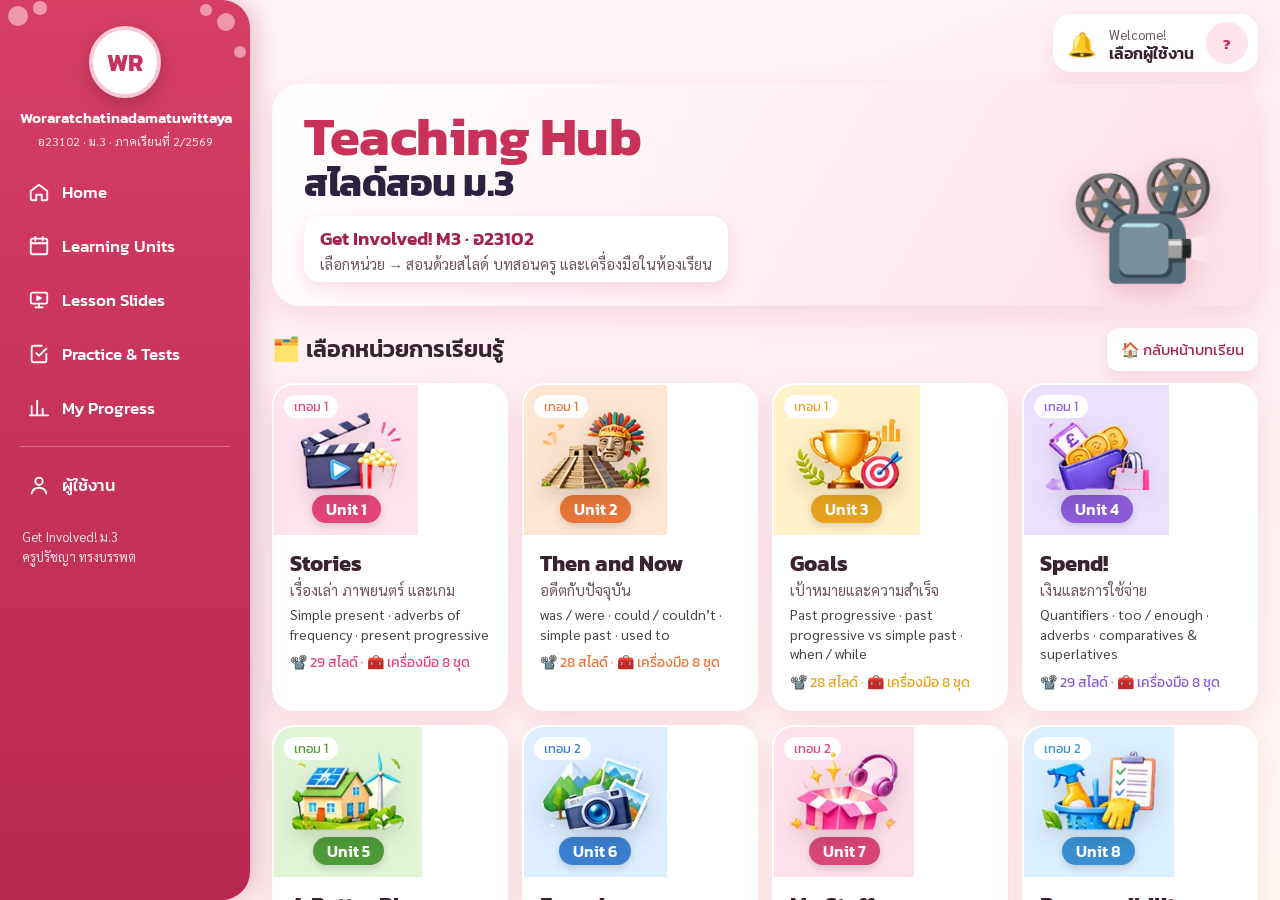
==== teach/index.html @ 4e5ebdf0 "Workbook practice + 10-item unit quiz for every unit; better voice choice and reliable speech; no pa" ====
<!DOCTYPE html>
<html lang="th">
<head>
<meta charset="utf-8">
<meta name="viewport" content="width=device-width, initial-scale=1">
<title>Teaching Hub · Get Involved! M3</title>
<link rel="preconnect" href="https://fonts.googleapis.com">
<link href="https://fonts.googleapis.com/css2?family=Kanit:wght@400;500;600;700&family=Sarabun:wght@400;600;700&family=Nunito:wght@600;700;800;900&display=swap" rel="stylesheet">
<link rel="stylesheet" href="teach.css">
</head>
<body>
<!-- unit picker -->
<div class="pickpage hidden" id="pickpage">
  <div class="pk-wrap">
    <div class="pk-banner">
      <div class="txt"><h1>Teaching Hub <span>สไลด์สอน ม.3</span></h1>
      <div class="tagline"><b>Get Involved! M3 · อ23102</b><small>เลือกหน่วย → สอนด้วยสไลด์ บทสอนครู และเครื่องมือในห้องเรียน</small></div></div>
      <div class="pk-art3" aria-hidden="true">📽️</div>
    </div>
    <div class="pk-sec"><h2>🗂️ เลือกหน่วยการเรียนรู้</h2><a class="pk-back hidden" id="pkHome" href="../index.html">🏠 กลับหน้าบทเรียน</a></div>
    <div class="pk-grid" id="pkGrid"></div>
    <div class="pk-help">
      <b>วิธีใช้ระหว่างสอน</b> · กด <kbd>→</kbd> หรือ <kbd>Space</kbd> (หรือรีโมตพรีเซนต์) เพื่อเฉลย/แสดงทีละขั้น เมื่อเฉลยครบจะไปสไลด์ถัดไป ·
      <kbd>←</kbd> ย้อน · <kbd>A</kbd> เฉลยทั้งหมด · <kbd>H</kbd> ซ่อนเฉลย · <kbd>T</kbd> จับเวลา · <kbd>R</kbd> สุ่มเลขที่ · <kbd>F</kbd> เต็มจอ · <kbd>N</kbd> เปิด/ปิดบทสอนครู ·
      แตะการ์ดคำศัพท์เพื่อฟังเสียงและดูคำแปล · ปุ่ม 🧰 เครื่องมือ มีจับเวลา สุ่มเลขที่ คะแนนกลุ่ม แฟลชการ์ด เกมแยกประเภท จับผิดประโยค สร้างสูตร เรียงประโยค และรายการสื่อการสอน
    </div>
  </div>
</div>

<!-- teaching app -->
<div class="app hidden" id="app">
  <div class="top">
    <div class="brand"><button class="home" id="homeBtn" title="เลือกหน่วย">☰</button><span id="brandT"></span></div>
    <div class="phases" id="phases"></div>
    <div class="clock" title="เวลาคาบเรียน"><span>⏱</span><span class="t" id="lt">00:00</span><button class="ibtn" id="ltBtn">เริ่มคาบ</button><button class="ibtn" id="ltReset" title="รีเซ็ต">↺</button></div>
    <button class="ibtn on" id="notesBtn">📝<span class="t"> บทสอน</span></button>
    <button class="ibtn" id="toolsBtn">🧰<span class="t"> เครื่องมือ</span></button>
    <button class="ibtn on" id="animBtn" title="เปิด/ปิดแอนิเมชัน">🎬<span class="t"> แอนิเมชัน</span></button>
    <button class="ibtn" id="fsBtn">⛶<span class="t"> เต็มจอ</span></button>
  </div>
  <div class="main" id="main">
    <div class="stage" id="stage">
      <div class="frame" id="frame"><div class="slide" id="slide"></div></div>
      <button class="nav l" id="prev" aria-label="ก่อนหน้า">‹</button>
      <button class="nav r" id="next" aria-label="ถัดไป">›</button>
      <div class="counter" id="counter"></div>
      <div class="quick" id="quick"></div>
    </div>
    <aside class="notes" id="notes"></aside>
  </div>
  <div class="thumbs" id="thumbs"></div>
</div>

<!-- tools -->
<div class="ov" id="ov">
  <div class="panel">
    <div class="ph2"><div class="tabs" id="tabs"></div><button class="x" id="closeOv">✕ กลับสไลด์</button></div>
    <div class="tbody">
      <section class="tool" id="t-quiz">
        <h2 class="tt">📝 Unit Quiz · สอบย่อยท้ายหน่วย</h2><p class="sub">แสดงทีละข้อ ให้นักเรียนเขียนคำตอบ A–D → แตะตัวเลือกที่ห้องตอบมากที่สุด หรือกด 🔑 เฉลย · <button class="btn alt" id="qzPrint" style="padding:4px 10px;font-size:14px">🖨️ พิมพ์ข้อสอบ + เฉลย</button></p>
        <div id="qzBody"></div>
      </section>
      <section class="tool" id="t-timer">
        <h2 class="tt">⏲️ Activity Timer</h2><p class="sub">จับเวลากิจกรรม (Think · Pair · Share ฯลฯ) มีเสียงเตือนเมื่อหมดเวลา</p>
        <div class="row" id="tPresets"></div>
        <div class="tdisp" id="tDisp">02:00</div><div class="tbar"><i id="tBar" style="width:100%"></i></div>
        <div class="row" style="justify-content:center"><button class="btn big" id="tStart">▶ Start</button><button class="btn big alt" id="tReset">↺ Reset</button><button class="btn alt" id="tMinus">−30s</button><button class="btn alt" id="tPlus">+30s</button></div>
      </section>
      <section class="tool" id="t-picker">
        <h2 class="tt">🎯 Random Picker</h2><p class="sub">สุ่มเลขที่นักเรียนหรือกลุ่ม (คนที่ถูกเลือกแล้วจะไม่ถูกสุ่มซ้ำจนกว่าจะเริ่มใหม่)</p>
        <div class="row"><select id="pMode"><option value="num">เลขที่นักเรียน</option><option value="team">กลุ่ม (จากหน้าคะแนนกลุ่ม)</option></select>
          <label>จำนวนนักเรียน <input type="number" id="pN" value="40" min="2" max="60" style="width:90px"></label><button class="btn alt" id="pReset">↺ เริ่มใหม่</button></div>
        <div class="pick" id="pDisp">?</div><div class="row" style="justify-content:center"><button class="btn big" id="pGo">🎲 สุ่ม!</button></div><div class="picked" id="pList"></div>
      </section>
      <section class="tool" id="t-score">
        <h2 class="tt">🏆 Team Scoreboard</h2><p class="sub">ให้คะแนนกลุ่มตลอดคาบ · แก้ชื่อกลุ่มได้ · ระบบจำคะแนนไว้ในเครื่องนี้</p>
        <div class="row" style="margin-bottom:12px"><label>จำนวนกลุ่ม <input type="number" id="sN" value="6" min="2" max="10" style="width:80px"></label><button class="btn alt" id="sReset">รีเซ็ตคะแนน</button></div>
        <div class="teams" id="teams"></div>
      </section>
      <section class="tool" id="t-flash">
        <h2 class="tt">🃏 Flashcards</h2><p class="sub">แตะการ์ดเพื่อเฉลยคำแปล (และฟังเสียง) · แตะอีกครั้งไปใบถัดไป · โหมดทายคำ: ซ่อนคำศัพท์ ให้นักเรียนดูรูปแล้วพูดคำ</p>
        <div class="row"><button class="btn alt" id="fPrev">‹ ก่อนหน้า</button><button class="btn" id="fSay">🔊 ฟังเสียง</button><button class="btn alt" id="fNext">ถัดไป ›</button><button class="btn alt" id="fShuf">🔀 สลับ</button><label style="font-family:Kanit"><input type="checkbox" id="fQuiz"> โหมดทายคำ (ซ่อนคำ)</label><span id="fNo" style="font-family:Kanit;margin-left:auto"></span></div>
        <div class="flash" id="flash"></div>
      </section>
      <section class="tool" id="t-sort">
        <h2 class="tt" id="soT">🔀</h2><p class="sub" id="soSub"></p>
        <div class="row"><span id="soCount" style="font-family:Kanit;font-size:18px"></span><span style="flex:1"></span><span id="soScore" style="font-family:Kanit;font-size:18px"></span></div>
        <div class="scard" id="soCard"></div><div class="sbtns" id="soBtns"></div><div class="fb" id="soFb"></div>
        <div class="row" style="justify-content:center"><button class="btn" id="soNext">ข้อต่อไป →</button></div>
      </section>
      <section class="tool" id="t-detect">
        <h2 class="tt">🚨 Grammar Detective</h2><p class="sub">ให้กลุ่มหาจุดผิด → กด “🔍 ชี้จุดผิด” → กด “✅ เฉลย” เพื่อดูประโยคที่ถูกและเหตุผล</p>
        <div class="det" id="detList"></div>
      </section>
      <section class="tool" id="t-puzzle">
        <h2 class="tt" id="pzT">🧩 Build the Rule</h2><p class="sub">แตะชิ้นส่วน แล้วแตะช่องที่ต้องการวาง · ให้ตัวแทนกลุ่มออกมาวางบนจอ</p>
        <div id="pzRows"></div><div class="pieces" id="pieces"></div><div class="fb" id="pzFb"></div>
        <div class="row" style="justify-content:center"><button class="btn alt" id="pzReset">↺ เริ่มใหม่</button></div>
      </section>
      <section class="tool" id="t-scramble">
        <h2 class="tt">🔤 Sentence Scramble</h2><p class="sub">แตะคำเรียงให้เป็นประโยคที่ถูกต้อง · แตะคำในช่องคำตอบเพื่อเอาออก</p>
        <div class="row"><span id="scrNo" style="font-family:Kanit;font-size:18px"></span><span style="flex:1"></span><button class="btn alt" id="scrReset">↺ เริ่มข้อนี้ใหม่</button><button class="btn alt" id="scrAns">🔑 เฉลย</button><button class="btn" id="scrNext">ข้อต่อไป →</button></div>
        <div class="scr-out" id="scrOut"></div><div class="row" id="scrIn" style="justify-content:center"></div><div class="fb" id="scrFb"></div>
      </section>
      <section class="tool" id="t-media">
        <h2 class="tt">📦 สื่อการสอนของหน่วยนี้</h2><p class="sub">ติ๊ก ✓ ตอนเตรียมของก่อนเข้าห้อง (ระบบจำไว้ในเครื่องนี้)</p>
        <div class="mgrid"><div><div class="mhead" style="background:#8a5a2b">✋ สื่อทำมือ (Hands-on)</div><div id="mHand"></div></div><div><div class="mhead" style="background:#2f6fb3">💻 สื่อออนไลน์ (Online)</div><div id="mOnline"></div></div></div>
        <div class="row" style="margin-top:12px"><span id="mProg" style="font-family:Kanit;font-size:17px"></span><span style="flex:1"></span><button class="btn alt" id="mReset">ล้างเครื่องหมาย ✓</button></div>
      </section>
    </div>
  </div>
</div>
<canvas class="confetti" id="conf"></canvas>
<script>window.TEACH_UNITS={};window.TEACH_HOME="https://pratchayapiw.github.io/Lesson-M3/";</script>
<script src="units/u1.js"></script>
<script src="units/u2.js"></script>
<script src="units/u3.js"></script>
<script src="units/u4.js"></script>
<script src="units/u5.js"></script>
<script src="units/u6.js"></script>
<script src="units/u7.js"></script>
<script src="units/u8.js"></script>
<script src="units/gd.js"></script>
<script src="units/wb.js"></script>
<script src="teach.js"></script>
<script src="../assets/shell.js" data-root="../" data-wrap="#pickpage" data-active="teach"></script>
</body>
</html>
---- teach/teach.css ----
:root{
  --bg:#f4efe9;--paper:#fffdf8;--ink:#24262e;--muted:#646875;--line:#e3dccf;
  --u:#2f6fc4;--u2:#dceeff;--bar:#1f2b44;
  --ok:#2f8a4f;--bad:#d64545;--gold:#e9b730;
}
*{box-sizing:border-box}
html,body{margin:0;height:100%}
body{font-family:'Sarabun','Nunito',sans-serif;background:var(--bg);color:var(--ink);overflow:hidden}
button{font-family:inherit;cursor:pointer}
.hidden{display:none!important}

/* ---------- unit picker ---------- */
.pickpage{height:100vh;overflow:auto;background:radial-gradient(circle at 15% 0,#ffe3ee,transparent 40%),radial-gradient(circle at 90% 10%,#dceeff,transparent 40%),var(--bg)}
.pk-wrap{max-width:1180px;margin:0 auto;padding:28px 16px 40px}
.pk-head{display:flex;align-items:center;gap:14px;flex-wrap:wrap;margin-bottom:18px}
.pk-logo{width:58px;height:58px;border-radius:18px;background:linear-gradient(135deg,#d7195b,#ef4d75);display:grid;place-items:center;font-size:30px;box-shadow:0 10px 26px #d7195b40}
.pk-head h1{font-family:'Kanit';font-weight:600;font-size:clamp(24px,4vw,38px);margin:0;line-height:1.1}
.pk-head p{margin:2px 0 0;color:var(--muted)}
.pk-head .sp{flex:1}
.pk-back{border:0;background:#fff;border-radius:12px;padding:10px 14px;font-family:'Kanit';font-size:15px;text-decoration:none;color:var(--ink);box-shadow:0 4px 14px #0001}
.pk-grid{display:grid;grid-template-columns:repeat(auto-fill,minmax(260px,1fr));gap:16px}
.pk-card{border:0;text-align:left;background:#fff;border-radius:22px;padding:0;overflow:hidden;box-shadow:0 10px 30px #6a3a4a14;transition:transform .2s,box-shadow .2s;display:flex;flex-direction:column}
.pk-card:hover{transform:translateY(-4px);box-shadow:0 16px 36px #6a3a4a24}
.pk-art{height:132px;display:flex;align-items:center;justify-content:center;font-size:62px;position:relative;background:var(--ubg)}
.pk-art .em{filter:drop-shadow(0 6px 8px #0002);animation:pkb 3s ease-in-out infinite}
.pk-art .em:nth-child(2){animation-delay:.5s;font-size:44px}.pk-art .em:nth-child(3){animation-delay:1s;font-size:40px}
@keyframes pkb{50%{transform:translateY(-6px) rotate(3deg)}}
.pk-pill{position:absolute;left:14px;top:12px;background:var(--uc);color:#fff;border-radius:20px;padding:3px 12px;font-family:'Kanit';font-size:14px}
.pk-term{position:absolute;right:12px;top:12px;background:#fff;color:var(--uc);border-radius:20px;padding:2px 10px;font-family:'Kanit';font-size:12.5px}
.pk-body{padding:12px 16px 16px}
.pk-body h3{margin:0;font-family:'Kanit';font-size:22px}
.pk-body .th{color:var(--muted);font-size:15px}
.pk-body .g{font-size:14px;margin-top:6px;color:#444;line-height:1.4}
.pk-body .n{margin-top:8px;font-family:'Kanit';font-size:14px;color:var(--uc)}
.pk-help{margin-top:22px;background:#fff;border-radius:18px;padding:14px 18px;line-height:1.7;font-size:15.5px;box-shadow:0 6px 20px #0000000c}
.pk-help kbd{background:#f1ece3;border-radius:6px;padding:1px 7px;font-family:'Nunito';font-weight:800;font-size:13px;border:1px solid #ddd3c2}

/* ---------- app ---------- */
.app{display:grid;grid-template-rows:auto 1fr auto;height:100vh}
.top{display:flex;align-items:center;gap:8px;padding:7px 12px;background:var(--bar);color:#fff;flex-wrap:wrap}
.brand{flex:1;font-family:'Kanit';font-weight:600;font-size:17px;white-space:nowrap;display:flex;align-items:center;gap:8px}
.brand .home{border:0;background:rgba(255,255,255,.14);color:#fff;border-radius:8px;padding:5px 9px;font-size:15px}
.brand small{font-weight:400;opacity:.75;font-size:12.5px}
.phases{display:flex;gap:4px;order:3;flex-basis:100%;overflow-x:auto}
.ph{flex:1;border:0;border-radius:8px;padding:3px 5px;min-width:86px;font-family:'Kanit';font-size:12px;color:#fff;opacity:.45;line-height:1.15;text-align:center;min-width:0}
.ph b{display:block;font-size:13.5px;white-space:nowrap;overflow:hidden;text-overflow:ellipsis}
.ph span{display:block;white-space:nowrap;overflow:hidden;text-overflow:ellipsis}
.ph.on{opacity:1;box-shadow:0 0 0 2px #fff inset}
.ph:hover{opacity:.85}
.clock{display:flex;align-items:center;gap:5px;font-family:'Nunito';font-weight:800;background:rgba(255,255,255,.12);padding:3px 7px;border-radius:10px}
.clock .t{font-size:19px;min-width:58px;text-align:center}
.clock .t.over{color:#ffb3b3}
.ibtn{border:0;background:rgba(255,255,255,.16);color:#fff;border-radius:8px;padding:6px 10px;font-size:14px;font-family:'Kanit';white-space:nowrap}
.ibtn:hover{background:rgba(255,255,255,.28)}
.ibtn.on{background:#fff;color:var(--bar)}

.main{display:grid;grid-template-columns:1fr 370px;min-height:0}
.main.nonotes{grid-template-columns:1fr 0}
.stage{position:relative;display:flex;align-items:center;justify-content:center;padding:12px;min-height:0;background:#151a24;overflow:hidden}
.frame{position:relative;flex:0 0 auto}
.slide{position:absolute;left:0;top:0;width:1600px;height:900px;transform-origin:0 0;border-radius:14px;overflow:hidden;box-shadow:0 10px 30px rgba(0,0,0,.45);background:var(--sbg,#fffdf8);cursor:pointer}
.nav{position:absolute;top:50%;transform:translateY(-50%);width:52px;height:52px;border-radius:50%;border:0;background:rgba(255,255,255,.18);color:#fff;font-size:28px;opacity:.5;z-index:5}
.nav:hover{opacity:1}
.nav.l{left:10px}.nav.r{right:10px}
.counter{position:absolute;bottom:10px;left:50%;transform:translateX(-50%);color:#fff;background:rgba(0,0,0,.5);border-radius:20px;padding:3px 12px;font-family:'Nunito';font-weight:800;font-size:13px;z-index:5;white-space:nowrap}
.counter .stp{opacity:.75;margin-left:6px}
.quick{position:absolute;bottom:10px;right:14px;display:flex;gap:6px;flex-wrap:wrap;justify-content:flex-end;max-width:46%;z-index:5}
.quick button{border:0;border-radius:20px;padding:6px 12px;font-family:'Kanit';font-size:14px;background:#fff;color:var(--bar);box-shadow:0 3px 10px rgba(0,0,0,.3)}
.quick button.rv{background:var(--gold);color:#3a2b00;animation:glow 1.6s ease-in-out infinite}
@keyframes glow{50%{box-shadow:0 0 0 6px rgba(233,183,48,.35)}}

/* notes */
.notes{background:var(--paper);border-left:1px solid var(--line);overflow:auto;padding:14px 16px 24px}
.main.nonotes .notes{display:none}
.ntag{display:inline-block;color:#fff;border-radius:6px;padding:2px 8px;font-family:'Kanit';font-size:13px}
.ntitle{font-family:'Kanit';font-size:21px;font-weight:600;margin:8px 0 2px;line-height:1.25}
.nmeta{color:var(--muted);font-size:14px;margin-bottom:8px}
.nsec{margin:12px 0 4px;font-family:'Kanit';font-size:14px;color:var(--u);font-weight:600}
.say{display:flex;gap:6px;align-items:flex-start;background:#eef3fb;border-left:4px solid var(--u);padding:8px 10px;border-radius:6px;font-family:'Nunito';font-weight:700;font-size:15.5px;line-height:1.45;margin:4px 0}
.say span{flex:1}
.say button,.spk{border:0;background:#fff;border-radius:50%;width:28px;height:28px;font-size:14px;flex:0 0 auto;box-shadow:0 1px 4px #0002}
.notes ul{margin:4px 0;padding-left:20px;line-height:1.55;font-size:15.5px}
.ans{background:#fff6dc;border:1px dashed #d9b84a;border-radius:8px;padding:8px 10px;font-size:15px;line-height:1.5;filter:blur(6px);cursor:pointer;transition:filter .3s;user-select:none}
.ans.show{filter:none}
.anshint{font-size:12.5px;color:var(--muted);margin:2px 0 0}
.toolbtn{display:block;width:100%;margin-top:8px;border:0;border-radius:10px;padding:10px;background:var(--u);color:#fff;font-family:'Kanit';font-size:16px;text-align:left}
.toolbtn:hover{filter:brightness(1.1)}
.keys{margin-top:16px;font-size:13px;color:var(--muted);line-height:1.7}
.keys kbd{background:#f1ece3;border-radius:5px;padding:0 6px;font-family:'Nunito';font-weight:800;border:1px solid #ddd3c2}

/* thumbs */
.thumbs{display:flex;gap:6px;overflow-x:auto;padding:7px 10px;background:#0e121a}
.tb{flex:0 0 auto;border:2px solid transparent;border-radius:9px;padding:5px 9px 7px;background:#232a38;color:#dfe5ef;font-family:'Kanit';font-size:12.5px;text-align:left;width:128px;position:relative;line-height:1.2}
.tb b{display:block;font-family:'Nunito';font-size:12px;opacity:.7}
.tb span{display:block;white-space:nowrap;overflow:hidden;text-overflow:ellipsis}
.tb i{position:absolute;left:0;right:0;bottom:0;height:4px;border-radius:0 0 7px 7px}
.tb.on{border-color:#fff;background:#38425a}

/* ---------- slide content (1600x900 canvas) ---------- */
.sl{position:absolute;inset:0;padding:54px 80px 60px;display:flex;flex-direction:column;font-size:36px;line-height:1.35}
.sbg{position:absolute;inset:0;pointer-events:none;overflow:hidden}
.sbg .blob{position:absolute;border-radius:50%;background:var(--u2);opacity:.9}
.sbg .blob.b1{width:520px;height:520px;right:-170px;top:-200px}
.sbg .blob.b2{width:360px;height:360px;left:-150px;bottom:-170px;opacity:.6}
.sbg .wm{position:absolute;right:46px;bottom:26px;font-size:150px;opacity:.12;filter:grayscale(.2)}
.sbg .dots{position:absolute;left:0;right:0;top:0;height:12px;background:var(--u)}
.fx{position:absolute;inset:0;pointer-events:none;overflow:hidden}
.fx span{position:absolute;font-size:44px;opacity:0;animation:drift var(--d) ease-in-out var(--dl) infinite}
@keyframes drift{0%{opacity:0;transform:translate(0,0) rotate(0)}15%{opacity:.5}50%{transform:translate(var(--mx),-60px) rotate(20deg)}85%{opacity:.5}100%{opacity:0;transform:translate(0,-120px) rotate(-10deg)}}
body.noanim .fx{display:none}
body.noanim .an{animation:none!important;opacity:1!important}

.kick{font-family:'Kanit';font-size:26px;color:var(--u);font-weight:500;letter-spacing:.5px;display:flex;align-items:center;gap:12px;position:relative}
.kick .chip{background:var(--sec,var(--u));color:#fff;border-radius:30px;padding:2px 16px;font-size:22px}
.stitle{font-family:'Kanit';font-weight:600;font-size:60px;line-height:1.1;margin:6px 0 4px;position:relative}
.ssub{font-size:30px;color:var(--muted);margin:0 0 14px;position:relative}
.body{flex:1;min-height:0;position:relative;display:flex;flex-direction:column}

.an{opacity:0;animation:rise .7s cubic-bezier(.2,1.1,.4,1) calc(var(--i,0)*.09s + .1s) forwards}
@keyframes rise{from{opacity:0;transform:translateY(26px) scale(.98)}to{opacity:1;transform:none}}
.st{opacity:0;transform:translateY(22px) scale(.97);transition:opacity .45s,transform .55s cubic-bezier(.2,1.3,.4,1)}
.st.on{opacity:1;transform:none}
.st.on.hl{animation:flash 1s ease-out}
@keyframes flash{0%{box-shadow:0 0 0 0 rgba(233,183,48,.8)}100%{box-shadow:0 0 0 22px rgba(233,183,48,0)}}

mark.k{background:linear-gradient(transparent 55%,#ffe08a 55%);color:inherit;padding:0 4px;border-radius:4px}
.tag{display:inline-block;border-radius:12px;padding:0 12px;color:#fff;background:var(--u);font-family:'Kanit';font-size:.8em;line-height:1.5}
.gp{display:inline-block;position:relative;min-width:150px;text-align:center;border-bottom:4px dashed var(--u);margin:0 6px;line-height:1.15;vertical-align:baseline}
.gp .ga{color:var(--ok);font-weight:800;font-family:'Nunito';display:inline-block;opacity:0;transform:scale(.3)}
.gp .gb{position:absolute;left:0;right:0;top:0;text-align:center;color:#b9b2a6;opacity:.8}
.gp.on{border-bottom-color:var(--ok);background:#e9f7ee;border-radius:8px 8px 0 0}
.gp.on .ga{animation:kpop .55s cubic-bezier(.3,1.6,.5,1) forwards}
.gp.on .gb{display:none}
.gp .spark{position:absolute;right:-26px;top:-22px;font-size:30px;animation:spark 1s ease-out forwards}
@keyframes kpop{to{opacity:1;transform:none}}
@keyframes spark{0%{opacity:0;transform:scale(.2) rotate(0)}40%{opacity:1;transform:scale(1.2) rotate(40deg)}100%{opacity:0;transform:scale(.6) rotate(90deg) translateY(-20px)}}

/* cover */
.cover{flex-direction:row;align-items:center;gap:40px;padding:60px 90px}
.cover .ct{flex:1;position:relative}
.cover .unitno{display:inline-block;background:var(--u);color:#fff;border-radius:40px;padding:6px 26px;font-family:'Kanit';font-size:32px}
.cover h1{font-family:'Kanit';font-weight:700;font-size:118px;line-height:1;margin:18px 0 6px;color:var(--ink)}
.cover .thn{font-size:44px;color:var(--u);font-family:'Kanit'}
.cover .gl{margin-top:26px;display:flex;flex-direction:column;gap:12px}
.cover .gl div{background:#fff;border-radius:18px;padding:10px 20px;font-size:29px;box-shadow:0 6px 18px #0000000f;display:flex;gap:12px;align-items:center}
.cover .gl div b{color:var(--u);font-family:'Kanit';font-weight:500}
.cover .art{width:520px;height:520px;border-radius:50%;background:radial-gradient(circle at 35% 30%,#fff,var(--u2));display:grid;place-items:center;position:relative;box-shadow:0 20px 50px #0000001a}
.cover .art .big{font-size:250px;animation:float 4s ease-in-out infinite}
.cover .art .orb{position:absolute;font-size:84px;animation:float 3.4s ease-in-out infinite}
@keyframes float{50%{transform:translateY(-16px) rotate(4deg)}}

/* warm */
.qbig{font-family:'Nunito';font-weight:900;font-size:58px;line-height:1.2;background:#fff;border-radius:26px;padding:26px 34px;box-shadow:0 10px 28px #0000000f;border-left:14px solid var(--u)}
.pics{display:flex;gap:26px;justify-content:center;margin-top:34px;flex-wrap:wrap}
.pic{width:250px;background:#fff;border-radius:26px;padding:16px 10px 14px;text-align:center;box-shadow:0 10px 26px #00000012}
.pic .e{font-size:120px;line-height:1.1}
.pic .l{font-family:'Kanit';font-size:28px;margin-top:4px}
.prompt{margin-top:auto;font-size:30px;background:var(--u2);border-radius:18px;padding:12px 22px;align-self:flex-start}

/* cards */
.cards{display:grid;gap:20px;grid-template-columns:repeat(var(--cols,4),1fr);flex:1;align-content:center}
.card{background:#fff;border-radius:24px;box-shadow:0 8px 22px #00000012;padding:14px 10px 12px;text-align:center;position:relative;border:4px solid transparent;transition:border-color .3s}
.card .e{font-size:86px;line-height:1.05}
.card .w{font-family:'Nunito';font-weight:900;font-size:34px;line-height:1.15;margin-top:4px}
.card .t{font-family:'Kanit';font-size:27px;color:var(--u);height:38px;opacity:0;transform:translateY(8px);transition:.4s}
.card.fl .t{opacity:1;transform:none}
.card.fl{border-color:var(--u2)}
.card.say{border-color:var(--gold)}
.cards.c6 .card .e{font-size:70px}.cards.c6 .card .w{font-size:29px}.cards.c6 .card .t{font-size:23px;height:32px}
.cards.hidew .card .w{opacity:0;transition:.4s}
.cards.hidew .card.fl .w{opacity:1}

/* gaps list */
.glist{display:flex;flex-direction:column;gap:18px;justify-content:center;flex:1}
.gitem{background:#fff;border-radius:20px;padding:14px 26px;box-shadow:0 6px 18px #0000000c;display:flex;gap:18px;align-items:baseline;font-size:38px}
.gitem .no{font-family:'Kanit';color:#fff;background:var(--u);border-radius:50%;width:48px;height:48px;flex:0 0 48px;display:grid;place-items:center;font-size:26px;align-self:center}
.bank{display:flex;gap:12px;flex-wrap:wrap;margin-bottom:10px}
.bank span{background:var(--u2);border-radius:14px;padding:4px 16px;font-family:'Nunito';font-weight:800;font-size:30px;color:var(--ink)}

/* mcq */
.mq{font-family:'Nunito';font-weight:800;font-size:46px;background:#fff;border-radius:24px;padding:22px 30px;box-shadow:0 8px 22px #0000000e;margin-bottom:24px}
.opts{display:grid;grid-template-columns:1fr 1fr;gap:20px}
.opt{border:0;border-radius:22px;padding:22px 26px;font-family:'Nunito';font-weight:800;font-size:38px;background:#fff;box-shadow:0 6px 0 #d8d0c2;text-align:left;display:flex;gap:16px;align-items:center;color:var(--ink)}
.opt i{font-style:normal;width:58px;height:58px;border-radius:50%;background:var(--u2);display:grid;place-items:center;color:var(--u);font-family:'Kanit';flex:0 0 58px}
.opt.ok{background:#dff5e6;box-shadow:0 6px 0 #8fcfa4}
.opt.ok i{background:var(--ok);color:#fff}
.opt.no{background:#ffe5e5;box-shadow:0 6px 0 #f0a5a5;animation:shake .4s}
@keyframes shake{25%{transform:translateX(-8px)}75%{transform:translateX(8px)}}
.why{margin-top:22px;background:#fff6dc;border-radius:18px;padding:14px 22px;font-size:31px;border:2px dashed #e1c56a}

/* rule / discovery */
.disc{display:grid;grid-template-columns:1.05fr .95fr;gap:30px;flex:1;min-height:0}
.exs{display:flex;flex-direction:column;gap:14px}
.ex{background:#fff;border-radius:18px;padding:12px 22px;font-family:'Nunito';font-weight:800;font-size:36px;box-shadow:0 6px 18px #0000000c;border-left:10px solid var(--u)}
.qs{display:flex;flex-direction:column;gap:12px}
.q{background:var(--u2);border-radius:18px;padding:12px 20px;font-size:30px}
.q b{font-family:'Kanit';font-weight:500;color:var(--u)}
.q .gp{min-width:120px}
.rtable{width:100%;border-collapse:separate;border-spacing:0 10px;font-size:33px}
.rtable th{font-family:'Kanit';font-weight:500;color:#fff;background:var(--u);padding:8px 16px;text-align:left}
.rtable th:first-child{border-radius:14px 0 0 14px}.rtable th:last-child{border-radius:0 14px 14px 0}
.rtable td{background:#fff;padding:10px 16px;font-family:'Nunito';font-weight:700}
.rtable td:first-child{border-radius:14px 0 0 14px}.rtable td:last-child{border-radius:0 14px 14px 0}
.tip{margin-top:14px;background:#fff6dc;border-radius:18px;padding:12px 22px;font-size:31px;border:2px dashed #e1c56a}
.formula{display:flex;gap:12px;flex-wrap:wrap;align-items:center;justify-content:center;margin:6px 0 14px}
.formula span{border-radius:16px;padding:8px 20px;font-family:'Nunito';font-weight:900;font-size:40px;color:#fff;background:var(--u)}
.formula span.p{background:transparent;color:var(--ink);padding:0 2px}
.formula span.c2{background:#e07a2e}.formula span.c3{background:#7b4bb5}.formula span.c4{background:#2f8a4f}

/* compare */
.cmp{display:grid;grid-template-columns:repeat(var(--n,2),1fr);gap:26px;flex:1}
.col{background:#fff;border-radius:26px;box-shadow:0 8px 22px #0000000f;overflow:hidden;display:flex;flex-direction:column}
.col h3{margin:0;font-family:'Kanit';font-weight:500;font-size:38px;color:#fff;background:var(--cc,var(--u));padding:12px 24px}
.col h3 small{display:block;font-size:24px;opacity:.85;font-weight:400}
.col .it{padding:10px 24px;font-size:33px;border-bottom:2px dashed #eee6d8;font-family:'Nunito';font-weight:700}
.col .it:last-child{border-bottom:0}

/* reading */
.rd{display:grid;grid-template-columns:1.25fr .75fr;gap:30px;flex:1;min-height:0}
.rtext{background:#fff;border-radius:24px;padding:22px 30px;font-size:31px;line-height:1.5;box-shadow:0 8px 22px #0000000e;overflow:hidden;position:relative}
.rtext p{margin:0 0 12px}
.rtext .rh{font-family:'Kanit';font-size:36px;color:var(--u);margin-bottom:6px;display:flex;align-items:center;gap:12px}
.rqs{display:flex;flex-direction:column;gap:14px}
.rq{background:var(--u2);border-radius:18px;padding:12px 18px;font-size:28px}
.rq .a{display:block;color:var(--ok);font-weight:700;font-family:'Nunito'}

/* dialogue */
.dlg{display:flex;flex-direction:column;gap:10px;flex:1;justify-content:center}
.ln{display:flex;gap:16px;align-items:flex-start;max-width:86%}
.ln.r{align-self:flex-end;flex-direction:row-reverse}
.ln .av{width:78px;height:78px;border-radius:50%;background:#fff;display:grid;place-items:center;font-size:50px;flex:0 0 78px;box-shadow:0 4px 12px #0002}
.ln .bb{background:#fff;border-radius:26px;padding:12px 24px;font-size:35px;box-shadow:0 6px 18px #0000000f;position:relative}
.ln .bb b{display:block;font-family:'Kanit';font-weight:500;font-size:24px;color:var(--u)}
.ln.r .bb{background:var(--u2)}
.ln .spk{margin-top:16px}
.ln.talking .bb{box-shadow:0 0 0 5px var(--gold)}
.phr{display:flex;gap:12px;flex-wrap:wrap;margin-top:6px}
.phr span{background:#fff;border:3px solid var(--u2);border-radius:16px;padding:4px 16px;font-family:'Nunito';font-weight:800;font-size:28px}
.playall{position:absolute;right:0;top:-70px;border:0;background:var(--u);color:#fff;border-radius:30px;padding:10px 24px;font-family:'Kanit';font-size:26px}

/* task */
.task{display:grid;grid-template-columns:repeat(var(--n,3),1fr);gap:24px;flex:1;align-content:center}
.tk{background:#fff;border-radius:26px;padding:24px 24px 20px;box-shadow:0 8px 22px #0000000f;text-align:center;display:flex;flex-direction:column;align-items:center;gap:8px}
.tk .e{font-size:90px;line-height:1}
.tk .h{font-family:'Kanit';font-weight:600;font-size:38px;color:var(--u)}
.tk .d{font-size:29px;line-height:1.4}
.tk button{margin-top:auto;border:0;border-radius:30px;background:var(--u);color:#fff;font-family:'Kanit';font-size:24px;padding:8px 22px}
.tframe{margin-top:22px;background:#fff6dc;border-radius:20px;padding:14px 24px;font-family:'Nunito';font-weight:800;font-size:34px;border:2px dashed #e1c56a}

/* writing */
.wr{display:grid;grid-template-columns:1.2fr .8fr;gap:30px;flex:1;min-height:0}
.wmodel{background:#fffef6;border-radius:24px;padding:22px 30px;font-size:30px;line-height:1.5;box-shadow:0 8px 22px #0000000e;font-family:'Nunito';font-weight:600;background-image:repeating-linear-gradient(transparent 0 44px,#efe6cf 44px 45px);background-position:0 18px}
.wmodel p{margin:0 0 6px}
.wside{display:flex;flex-direction:column;gap:14px}
.wtip{background:var(--u2);border-radius:18px;padding:12px 20px;font-size:28px}
.wtip b{font-family:'Kanit';font-weight:500;color:var(--u)}
.wmodel mark.k{background:linear-gradient(transparent 55%,var(--hl,#ffe08a) 55%)}

/* exit */
.exit{display:grid;grid-template-columns:repeat(3,1fr);gap:24px;flex:1;align-content:center}
.ex3{background:#fff;border-radius:26px;padding:20px 24px;box-shadow:0 8px 22px #0000000f;border-top:14px solid var(--cc,var(--u))}
.ex3 .n{font-family:'Nunito';font-weight:900;font-size:110px;color:var(--cc,var(--u));line-height:1}
.ex3 .h{font-family:'Kanit';font-size:42px;font-weight:500}
.ex3 .d{font-size:32px;color:var(--muted)}

/* ---------- tools overlay ---------- */
.ov{position:fixed;inset:0;background:rgba(10,15,25,.6);display:none;z-index:50}
.ov.show{display:flex}
.panel{margin:auto;width:min(1180px,96vw);height:min(780px,94vh);background:var(--paper);border-radius:18px;display:grid;grid-template-rows:auto 1fr;overflow:hidden;box-shadow:0 20px 60px rgba(0,0,0,.4)}
.ph2{display:flex;align-items:center;gap:8px;padding:10px 14px;background:var(--bar);color:#fff;flex-wrap:wrap}
.ph2 .tabs{display:flex;gap:4px;flex-wrap:wrap;flex:1}
.tab{border:0;border-radius:8px;padding:7px 11px;font-family:'Kanit';font-size:14.5px;background:rgba(255,255,255,.14);color:#fff}
.tab.on{background:#fff;color:var(--bar)}
.x{border:0;background:#fff;color:var(--bar);border-radius:8px;padding:7px 12px;font-family:'Kanit';font-size:15px}
.tbody{overflow:auto;padding:18px 22px;position:relative}
.tool{display:none}.tool.on{display:block}
h2.tt{font-family:'Kanit';font-weight:600;font-size:26px;margin:0 0 4px}
.sub{color:var(--muted);margin:0 0 14px;font-size:16px}
.btn{border:0;border-radius:12px;padding:10px 16px;font-family:'Kanit';font-size:17px;background:var(--u);color:#fff}
.btn.alt{background:#e8e3d2;color:var(--ink)}
.btn.big{font-size:22px;padding:14px 24px}
.row{display:flex;gap:10px;flex-wrap:wrap;align-items:center}
input[type=number],input[type=text],select{font-family:inherit;font-size:17px;padding:8px 10px;border:2px solid var(--line);border-radius:10px;background:#fff}
.tdisp{font-family:'Nunito';font-weight:900;font-size:min(24vw,210px);text-align:center;line-height:1;margin:18px 0;color:var(--u)}
.tdisp.warn{color:var(--gold)}.tdisp.end{color:var(--bad);animation:blink 1s infinite}
@keyframes blink{50%{opacity:.35}}
.tbar{height:16px;background:#e8e3d2;border-radius:10px;overflow:hidden;margin:0 auto 20px;max-width:800px}
.tbar i{display:block;height:100%;background:var(--u);transition:width .3s linear}
.pick{font-family:'Nunito';font-weight:900;font-size:min(22vw,200px);text-align:center;margin:10px 0;color:var(--u)}
.pick.small{font-family:'Kanit';font-size:min(9vw,80px);padding:40px 0}
.picked{display:flex;flex-wrap:wrap;gap:6px;justify-content:center;margin-top:10px}
.picked span{background:#e8e3d2;border-radius:20px;padding:3px 10px;font-family:'Nunito';font-weight:800}
.teams{display:grid;grid-template-columns:repeat(auto-fill,minmax(170px,1fr));gap:12px}
.team{border-radius:16px;padding:12px;color:#fff;text-align:center}
.team input{width:100%;text-align:center;border:0;background:rgba(255,255,255,.22);color:#fff;font-family:'Kanit';font-size:18px;border-radius:8px}
.team .s{font-family:'Nunito';font-weight:900;font-size:64px;line-height:1.1}
.team button{border:0;border-radius:10px;width:46px;height:40px;font-size:22px;font-weight:800;background:rgba(255,255,255,.9);color:#333;margin:0 3px}
.flash{max-width:760px;margin:6px auto 12px;background:#fff;border-radius:28px;box-shadow:0 10px 30px #0000001a;text-align:center;padding:26px 20px;cursor:pointer;min-height:330px;display:flex;flex-direction:column;justify-content:center;border:4px solid var(--u2)}
.flash .e{font-size:120px;line-height:1.1}
.flash .w{font-family:'Nunito';font-weight:900;font-size:56px}
.flash .t{font-family:'Kanit';font-size:38px;color:var(--u);min-height:52px}
.flash .x2{font-size:22px;color:var(--muted);min-height:30px}
.flash.hide .t,.flash.hide .x2{visibility:hidden}
.flash.quizmode.hide .w{visibility:hidden}
.scard{background:#fff;border:2px solid var(--line);border-radius:18px;padding:28px 24px;text-align:center;font-family:'Nunito';font-weight:800;font-size:min(4.2vw,40px);line-height:1.3;margin:10px auto 18px;max-width:980px;min-height:150px;display:flex;align-items:center;justify-content:center}
.sbtns{display:flex;gap:14px;justify-content:center;flex-wrap:wrap}
.sbtns button{border:0;border-radius:16px;padding:16px 26px;font-family:'Kanit';font-size:24px;color:#fff;min-width:240px}
.fb{text-align:center;font-size:20px;margin-top:16px;min-height:60px;line-height:1.5}
.fb b.ok{color:var(--ok)}.fb b.no{color:var(--bad)}
.det{display:grid;gap:12px}
.dcase{background:#fff;border:2px solid var(--line);border-radius:14px;padding:14px 18px}
.dcase .w{font-family:'Nunito';font-weight:800;font-size:26px}
.dcase .w mark{background:none;color:inherit}
.dcase.pt .w mark{background:#ffd6d6;color:#b02a2a;border-radius:4px;padding:0 3px;text-decoration:line-through}
.dcase .fix{display:none;margin-top:8px;font-size:19px;line-height:1.5}
.dcase.open .fix{display:block}
.dcase .fix .c{font-family:'Nunito';font-weight:800;font-size:24px;color:var(--ok)}
.prow{display:flex;align-items:center;gap:10px;background:var(--u2);border-radius:16px;padding:14px;margin-bottom:12px;flex-wrap:wrap;font-family:'Nunito';font-weight:800;font-size:26px}
.prow .lab{font-family:'Kanit';font-size:19px;width:150px;line-height:1.15;color:var(--u)}
.slot{min-width:190px;height:60px;border:3px dashed var(--u);border-radius:14px;display:flex;align-items:center;justify-content:center;background:#fff;font-size:21px;padding:0 10px;cursor:pointer}
.slot.ok{border:3px solid var(--ok);background:#e7f7ec}
.slot.bad{border:3px solid var(--bad);background:#ffecec;animation:shake .35s}
.pieces{display:flex;gap:12px;justify-content:center;flex-wrap:wrap;margin:18px 0}
.piece{border:0;border-radius:14px;padding:12px 20px;font-family:'Nunito';font-weight:800;font-size:22px;color:#fff;background:var(--u);box-shadow:0 4px 0 rgba(0,0,0,.18)}
.piece:nth-child(3n+2){background:#7b4bb5}.piece:nth-child(3n+3){background:#e07a2e}
.piece.sel{outline:4px solid var(--gold);transform:translateY(-3px)}
.piece.used{opacity:.25;pointer-events:none}
.scr-out{min-height:84px;border:3px dashed var(--u);border-radius:16px;padding:12px;display:flex;flex-wrap:wrap;gap:10px;align-items:center;background:#fff;margin:10px 0 14px}
.scr-out.ok{border:3px solid var(--ok);background:#e7f7ec}
.scr-out.bad{border-color:var(--bad);animation:shake .35s}
.wtile{border:0;border-radius:12px;padding:10px 16px;font-family:'Nunito';font-weight:800;font-size:26px;background:var(--u2);color:var(--ink);box-shadow:0 3px 0 #0002}
.wtile.used{opacity:.25;pointer-events:none}
.mgrid{display:grid;grid-template-columns:1fr 1fr;gap:16px}
.mhead{color:#fff;font-family:'Kanit';font-size:18px;padding:8px 12px;border-radius:12px 12px 0 0}
.mi{display:flex;gap:10px;align-items:flex-start;background:#fff;border:2px solid var(--line);border-top:0;padding:10px 12px}
.mi:last-child{border-radius:0 0 12px 12px}
.mi input{width:22px;height:22px;margin-top:3px;accent-color:var(--u);flex:0 0 auto}
.mi .mt{font-family:'Kanit';font-size:17px;line-height:1.25}
.mi .md{font-size:14.5px;color:var(--muted);line-height:1.45;margin-top:2px}
.mi a.open{display:inline-block;margin-top:6px;background:var(--u);color:#fff;text-decoration:none;border-radius:8px;padding:5px 12px;font-family:'Kanit';font-size:15px}
.mi.done .mt{text-decoration:line-through;opacity:.6}
.confetti{position:fixed;inset:0;pointer-events:none;z-index:99}

@media (max-width:900px){
  .main{grid-template-columns:1fr;grid-template-rows:56vw 1fr}
  .main.nonotes{grid-template-rows:1fr 0}
  .notes{border-left:0;border-top:1px solid var(--line)}
  body{overflow:auto}
  .app{height:auto;min-height:100vh}
  .phases{order:3;flex-basis:100%;overflow-x:auto}
  .ph{min-width:74px}
  .ibtn .t{display:none}
  .mgrid{grid-template-columns:1fr}
  .quick{max-width:60%}
  .quick button{font-size:12px;padding:4px 9px}
}
:fullscreen .notes{display:none}
:fullscreen .main{grid-template-columns:1fr}

.dlg.many{gap:8px}
.dlg.many .ln .bb{font-size:30px;padding:8px 20px;border-radius:22px}
.dlg.many .ln .bb b{font-size:20px}
.dlg.many .ln .av{width:60px;height:60px;flex-basis:60px;font-size:38px}
.dlg.many .ln .spk{margin-top:10px}
.dlg.many ~ .phr span{font-size:25px;padding:2px 12px}
.exs.g2{display:grid;grid-template-columns:1fr 1fr;gap:10px;align-content:start}
.exs.g2 .ex{font-size:28px;padding:8px 14px;border-left-width:8px}
.exs.g2 .formula,.exs.g2 .rtable{grid-column:1/-1}
.exs.g2 .rtable{font-size:28px;border-spacing:0 6px}
.exs.g2 .rtable td{padding:6px 12px}.exs.g2 .rtable th{padding:6px 12px}

/* ===== Pink sakura theme (matches the M.3 English Learning Platform) ===== */
:root{--rose:#c8325a;--rose-d:#a3214a;--rose-l:#fde4ea;--blush:#fff3f6;--ink:#3a2330;--muted:#6e5663;--line:#f3d3dc;--paper:#fffafb;--bg:#fdeef2}
body{color:var(--ink)}
.pickpage{background:linear-gradient(160deg,#fff6f8 0%,#fdeef2 55%,#fff8f3 100%)}
.pickpage .shx{min-height:100%}
.pickpage .shx-side{height:100vh}
.pk-wrap{max-width:1240px;padding:12px 22px 40px}
.pk-banner{position:relative;border-radius:28px;overflow:hidden;background:linear-gradient(120deg,#fff 0%,#fff1f5 45%,#fde2ea 100%);box-shadow:0 10px 28px rgba(200,50,90,.12);min-height:190px;display:flex;align-items:center;padding:24px 32px}
.pk-banner h1{font:700 clamp(32px,4.2vw,54px)/1.05 Kanit,sans-serif;color:var(--rose);margin:0;letter-spacing:-.5px}
.pk-banner h1 span{display:block;color:#2c2140;font-size:.7em}
.pk-banner .tagline{display:inline-block;margin-top:12px;background:#fff;border-radius:16px;padding:8px 16px;box-shadow:0 6px 18px rgba(200,50,90,.15)}
.pk-banner .tagline b{display:block;font:600 19px Kanit,sans-serif;color:var(--rose-d)}
.pk-banner .tagline small{font-size:14.5px;color:var(--muted)}
.pk-art3{position:absolute;right:40px;bottom:14px;font-size:120px;filter:drop-shadow(0 10px 14px rgba(200,50,90,.25));animation:pkb 4s ease-in-out infinite}
.pk-sec{display:flex;align-items:center;justify-content:space-between;gap:10px;margin:22px 0 12px}
.pk-sec h2{font:600 23px Kanit,sans-serif;margin:0}
.pk-back{background:#fff;color:var(--rose-d);box-shadow:0 6px 18px rgba(200,50,90,.12)}
.pk-grid{grid-template-columns:repeat(4,minmax(0,1fr));gap:14px}
.pk-card{border-radius:22px;border:2px solid rgba(255,255,255,.85);box-shadow:0 10px 28px rgba(200,50,90,.12);background:#fff}
.pk-art{height:150px;flex-direction:column;background:var(--ubg)}
.pk-art img{width:78%;max-width:170px;height:104px;object-fit:contain;filter:drop-shadow(0 8px 10px rgba(0,0,0,.14));animation:pkb 3.4s ease-in-out infinite}
.pk-pill{position:static;margin-top:-6px;font:600 16px Kanit,sans-serif;padding:2px 14px;box-shadow:0 3px 8px rgba(0,0,0,.15)}
.pk-term{left:10px;right:auto;top:10px}
.pk-body h3{color:var(--ink)}
.pk-body .n{color:var(--uc)}
.pk-help{border:1px solid #fbe3ea;box-shadow:0 10px 28px rgba(200,50,90,.10)}
.pk-help kbd,.keys kbd{background:var(--rose-l);border-color:#f3c3d1}
@media (max-width:1100px){.pk-grid{grid-template-columns:repeat(2,minmax(0,1fr))}}
@media (max-width:560px){.pk-art3{display:none}.pk-wrap{padding:10px 12px 30px}}
body:has(#app:not(.hidden)) .shx-petals{display:none}

/* teaching app chrome */
.top{background:linear-gradient(90deg,#d63e66,#b8274f);box-shadow:0 4px 16px rgba(160,30,70,.25)}
.brand .home{background:#fff;color:var(--rose)}
.ibtn{background:rgba(255,255,255,.18)}
.ibtn.on{background:#fff;color:var(--rose)}
.ph{opacity:.55;box-shadow:0 2px 6px rgba(0,0,0,.12)}
.ph.on{opacity:1;box-shadow:0 0 0 3px #fff inset,0 3px 10px rgba(0,0,0,.2)}
.stage{background:radial-gradient(circle at 20% 15%,#fde4ea,#f6c9d6 70%,#efb6c7)}
.slide{box-shadow:0 14px 40px rgba(160,30,70,.28)}
.nav{background:rgba(200,50,90,.85);opacity:.8}
.counter{background:rgba(163,33,74,.85)}
.quick button{color:var(--rose-d)}
.notes{background:var(--paper);border-left:1px solid var(--line)}
.say{background:var(--blush);border-left-color:var(--rose)}
.nsec{color:var(--rose-d)}
.toolbtn{background:linear-gradient(135deg,#e04a72,#c8325a)}
.thumbs{background:#fde4ea;border-top:1px solid var(--line)}
.tb{background:#fff;color:var(--ink);box-shadow:0 3px 8px rgba(200,50,90,.12)}
.tb.on{border-color:var(--rose);background:#fff3f6}
.ph2{background:linear-gradient(90deg,#d63e66,#b8274f)}
.x,.tab.on{color:var(--rose)}
.panel{background:var(--paper)}
.btn{background:linear-gradient(135deg,#e04a72,#c8325a)}
.btn.alt{background:var(--rose-l);color:var(--rose-d)}

/* slides */
.slide{background:linear-gradient(150deg,#fff 0%,#fff6f8 55%,#fdeef2 100%)}
.sbg .dots{background:linear-gradient(90deg,var(--u),#e2457a)}
.sbg .blob{background:var(--u2)}
.sbg .sak{position:absolute;width:250px;height:250px;opacity:.75}
.sbg .sak.s1{left:-26px;top:-24px}
.sbg img.wm{position:absolute;right:30px;bottom:22px;width:210px;height:150px;object-fit:contain;opacity:.16;font-size:0}
.stitle{color:var(--ink)}
.kick{padding-left:150px}
.cover .art{background:radial-gradient(circle at 35% 30%,#fff,var(--u2))}
.cover .art img.big{width:400px;height:330px;object-fit:contain;filter:drop-shadow(0 18px 20px rgba(0,0,0,.18));animation:float 4s ease-in-out infinite}
.cover .unitno{box-shadow:0 6px 14px rgba(0,0,0,.15)}
.cover{padding-left:110px}
.card,.gitem,.mq,.opt,.ex,.col,.rtext,.tk,.ex3,.qbig,.pic,.wmodel,.ln .bb{border:1px solid #fbe3ea}

/* ===== guided discovery stages ===== */
.gsteps{position:absolute;right:60px;top:18px;display:flex;gap:6px;z-index:2}
.gsteps span{font:500 17px Kanit,sans-serif;padding:2px 11px;border-radius:20px;background:#fff;color:#b7a2ad;border:2px solid #f3d3dc;white-space:nowrap}
.gsteps span.on{background:var(--u);color:#fff;border-color:var(--u);box-shadow:0 6px 14px rgba(0,0,0,.15);transform:scale(1.08)}
.sl:has(.gsteps){padding-top:62px}
.cqs{display:flex;gap:14px;margin-top:14px;flex-wrap:wrap}
.cqs .q{flex:1;min-width:420px}
.gqa{display:flex;flex-direction:column;gap:16px;margin-top:26px}
.gqb{display:flex;gap:16px;align-items:center;max-width:80%}
.gqb.r{align-self:flex-end;flex-direction:row-reverse}
.gqb .av{width:76px;height:76px;border-radius:50%;background:#fff;display:grid;place-items:center;font-size:48px;box-shadow:0 4px 12px #0002;flex:0 0 76px}
.gqb .bb{background:#fff;border-radius:26px;padding:14px 26px;font:800 38px Nunito,sans-serif;box-shadow:0 6px 18px #0000000f;border:1px solid #fbe3ea}
.gqb.r .bb{background:var(--u2)}
.ccx{display:flex;flex-direction:column;gap:10px;margin-bottom:20px}
.ccx div{background:#fff;border-radius:20px;padding:14px 28px;font:800 40px Nunito,sans-serif;border-left:12px solid var(--u);box-shadow:0 6px 18px #0000000f}
.ccl{display:flex;flex-direction:column;gap:14px}
.cc{display:flex;align-items:center;gap:18px;background:var(--u2);border-radius:20px;padding:12px 22px;font-size:34px}
.cc .n{width:50px;height:50px;border-radius:50%;background:var(--u);color:#fff;display:grid;place-items:center;font:600 26px Kanit,sans-serif;flex:0 0 50px}
.cc .t{flex:1}
.cc .yn{font:700 32px Kanit,sans-serif;padding:4px 20px;border-radius:30px;background:#fff;white-space:nowrap}
.cc .yn.y{color:var(--ok)}.cc .yn.n{color:#c0392b}
.gdl{display:flex;flex-direction:column;gap:16px;justify-content:center;flex:1}
.gd{display:flex;gap:18px;background:#fff;border-radius:22px;padding:14px 24px;box-shadow:0 6px 18px #0000000f;border:1px solid #fbe3ea}
.gd .n{width:50px;height:50px;border-radius:50%;background:#c0392b;color:#fff;display:grid;place-items:center;font:600 26px Kanit,sans-serif;flex:0 0 50px}
.gd .w{flex:1}
.gd .bad{font:800 36px Nunito,sans-serif}
.gd mark.mk{background:none;color:inherit;transition:.4s;border-radius:6px;padding:0 4px}
.gd mark.mk.on{background:#ffd6d6;color:#b02a2a;text-decoration:line-through 4px}
.gd .fix{font:800 34px Nunito,sans-serif;color:var(--ok);margin-top:4px}
.gd .fix small{display:block;font:400 26px Sarabun,sans-serif;color:var(--muted)}
.gdl:has(.gd:nth-child(4)) .gd{padding:8px 20px}.gdl:has(.gd:nth-child(4)) .gd .bad{font-size:31px}.gdl:has(.gd:nth-child(4)) .gd .fix{font-size:29px}.gdl:has(.gd:nth-child(4)) .gd .fix small{font-size:23px;display:inline;margin-left:8px}

/* ===== every device ===== */
.counter{left:14px;transform:none}
.main{grid-template-columns:minmax(0,1fr) 370px}
.main.nonotes{grid-template-columns:minmax(0,1fr) 0}
.top>*{min-width:0}
@media (max-width:1100px) and (min-width:901px){.main{grid-template-columns:minmax(0,1fr) 300px}.notes{padding:12px}}
@media (max-width:900px){
  .app{grid-template-columns:minmax(0,1fr);overflow-x:hidden}
  .main,.main.nonotes{grid-template-columns:minmax(0,1fr)}
  .main{grid-template-rows:auto auto}
  .stage{height:calc(56.25vw + 24px);padding:8px}
  .top{gap:6px;padding:6px 8px}
  .brand{flex:1 1 100%;font-size:15px;overflow:hidden}
  .brand span{overflow:hidden;text-overflow:ellipsis}
  .clock .t{font-size:16px;min-width:48px}
  .clock .ibtn{padding:4px 7px;font-size:12px}
  .ibtn{padding:6px 9px}
  .nav{width:38px;height:38px;font-size:20px}
  .nav.l{left:4px}.nav.r{right:4px}
  .counter{font-size:11px;bottom:4px;left:6px;padding:2px 8px}
  .quick{bottom:4px;right:6px;gap:4px;max-width:65%}
  .quick button:not(.rv){display:none}
  .quick button{font-size:12px;padding:4px 10px}
  .notes{max-height:none}
  .thumbs{position:sticky;bottom:0}
  .panel{width:100vw;height:100vh;border-radius:0}
  .tbody{padding:12px}
  .prow{font-size:18px;padding:10px}.prow .lab{width:100%}
  .slot{min-width:110px;height:48px;font-size:16px}
  .piece{font-size:17px;padding:9px 14px}
  .sbtns button{min-width:0;flex:1;font-size:18px;padding:12px}
  .scard{font-size:22px;padding:18px 12px;min-height:110px}
  .dcase .w{font-size:19px}.dcase .fix .c{font-size:18px}
  .flash{min-height:250px}.flash .e{font-size:80px}.flash .w{font-size:34px}.flash .t{font-size:26px}
  .wtile{font-size:18px;padding:8px 12px}
  .team .s{font-size:44px}
}
/* phones held sideways: show just the slide; บทสอน button brings notes back */
@media (orientation:landscape) and (max-height:520px){
  body{overflow:hidden}
  .app{height:100vh;grid-template-rows:auto 1fr}
  .phases,.thumbs,.clock{display:none}
  .top{flex-wrap:nowrap;padding:4px 8px}
  .brand{flex:1 1 auto}
  .main,.main.nonotes{grid-template-columns:minmax(0,1fr);grid-template-rows:minmax(0,1fr)}
  .main:not(.nonotes){grid-template-columns:minmax(0,1fr) 300px}
  .main:not(.nonotes) .notes{display:block}
  .stage{height:auto}
}

/* choose */
.chz{display:inline-flex;align-items:center;gap:8px;margin:0 6px;vertical-align:middle}
.chz i{font-style:normal;color:#c9b5bf}
.chz .o{border:3px solid #f3c3d1;background:#fff;border-radius:16px;padding:2px 16px;font:800 34px Nunito,sans-serif;color:var(--ink);cursor:pointer}
.chz .o.ok{border-color:var(--ok);background:#dff5e6;color:#1d6b3a}
.chz .o.no{border-color:#f0b4b4;background:#fff1f1;color:#b98a8a;text-decoration:line-through}
/* quiz CTA + tool */
.qzcta{flex:1;display:flex;align-items:center;justify-content:center;gap:60px}
.qzart{font-size:260px;filter:drop-shadow(0 18px 20px rgba(0,0,0,.15))}.qzart span{display:inline-block;animation:float 4s ease-in-out infinite}
.qzinfo b{display:block;font:600 52px Kanit,sans-serif}
.qzinfo span{display:block;font-size:32px;color:var(--muted);margin:6px 0 30px}
.qzbtns{display:flex;gap:18px}
.qzbtns button{border:0;border-radius:40px;padding:18px 38px;font:600 34px Kanit,sans-serif;background:#fff;color:var(--rose-d);box-shadow:0 8px 20px rgba(200,50,90,.18)}
.qzbtns button.go{background:linear-gradient(135deg,#e04a72,#c8325a);color:#fff}
.qzn{font:600 20px Kanit,sans-serif;color:var(--rose-d)}
.qzq{font:800 clamp(22px,3.4vw,38px)/1.3 Nunito,sans-serif;background:#fff;border-radius:20px;padding:20px 24px;margin:12px 0 16px;box-shadow:0 6px 18px rgba(200,50,90,.1)}
.qzo{display:grid;grid-template-columns:1fr 1fr;gap:12px}
.qzo button{border:0;border-radius:18px;padding:16px 18px;font:800 clamp(18px,2.6vw,28px) Nunito,sans-serif;color:#fff;text-align:left;display:flex;gap:12px;align-items:center;box-shadow:0 5px 0 rgba(0,0,0,.18)}
.qzo button i{font-style:normal;width:44px;height:44px;border-radius:50%;background:rgba(255,255,255,.3);display:grid;place-items:center;flex:0 0 44px}
.qzo .c0{background:#e2457a}.qzo .c1{background:#3a7fd0}.qzo .c2{background:#e7a21d}.qzo .c3{background:#4f9b3a}
.qzo button.ok{outline:6px solid #1d6b3a;transform:scale(1.03)}
.qzo button.no{opacity:.45}
.qzend{text-align:center;padding:30px}.qzend .big{font-size:110px}.qzend h3{font:600 34px Kanit,sans-serif;margin:6px}.qzend p{font-size:24px}
@media (max-width:600px){.qzo{grid-template-columns:1fr}}
/* notes settings */
.keys summary{cursor:pointer;font:500 14px Kanit,sans-serif;color:var(--rose-d)}
.vrow{display:flex;align-items:center;gap:8px;margin:6px 0;font:500 14px Kanit,sans-serif;color:var(--ink)}
.vrow select{flex:1;min-width:0;font-size:14px;padding:4px 6px}
.vrow input{flex:1}
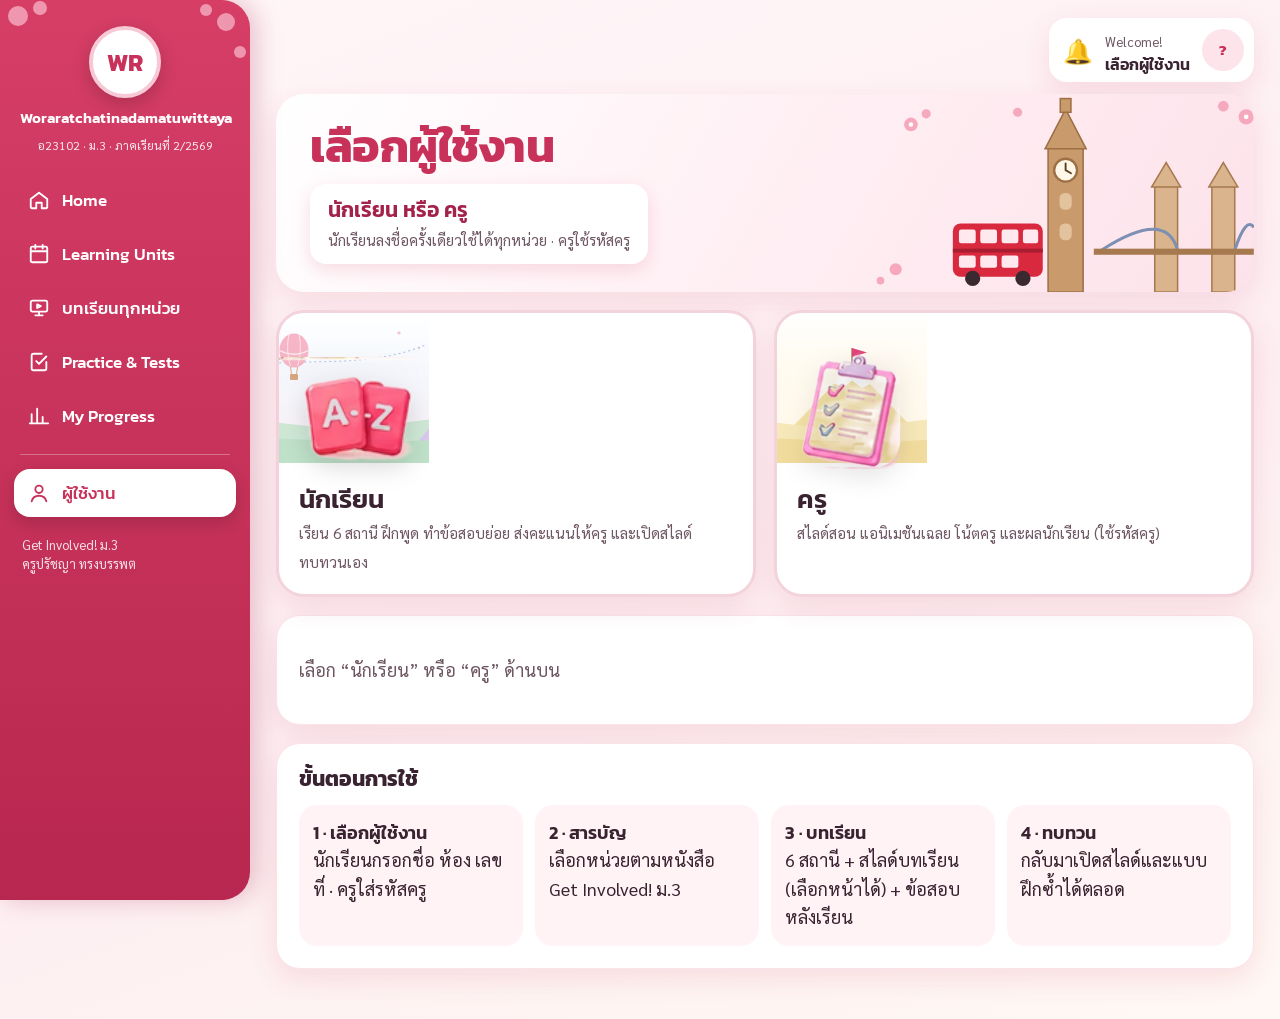
==== commit 6fbe52d0: "After choosing a user, go straight to the lessons page: teachers get the Teaching Hub, students get " ====
--- a/teach/index.html
+++ b/teach/index.html
@@ -17,7 +17,8 @@
       <div class="tagline"><b>Get Involved! M3 · อ23102</b><small>เลือกหน่วย → สอนด้วยสไลด์ บทสอนครู และเครื่องมือในห้องเรียน</small></div></div>
       <div class="pk-art3" aria-hidden="true">📽️</div>
     </div>
-    <div class="pk-sec"><h2>🗂️ เลือกหน่วยการเรียนรู้</h2><a class="pk-back hidden" id="pkHome" href="../index.html">🏠 กลับหน้าบทเรียน</a></div>
+    <a class="pk-stu hidden" id="stuNote" href="../unit6/#map">📝 Unit 6 มีแบบฝึก 6 ทักษะที่<b>เก็บคะแนน</b>ส่งครู — กดเพื่อไปทำ →</a>
+    <div class="pk-sec"><h2>🗂️ เลือกหน่วยการเรียนรู้</h2><a class="pk-back hidden" id="pkHome" href="../index.html">🏠 หน้าแรก</a></div>
     <div class="pk-grid" id="pkGrid"></div>
     <div class="pk-help">
       <b>วิธีใช้ระหว่างสอน</b> · กด <kbd>→</kbd> หรือ <kbd>Space</kbd> (หรือรีโมตพรีเซนต์) เพื่อเฉลย/แสดงทีละขั้น เมื่อเฉลยครบจะไปสไลด์ถัดไป ·
@@ -111,7 +112,7 @@
   </div>
 </div>
 <canvas class="confetti" id="conf"></canvas>
-<script>window.TEACH_UNITS={};window.TEACH_HOME="https://pratchayapiw.github.io/Lesson-M3/";</script>
+<script>window.TEACH_UNITS={};window.TEACH_HOME="../index.html#home";</script>
 <script src="units/u1.js"></script>
 <script src="units/u2.js"></script>
 <script src="units/u3.js"></script>
--- a/teach/teach.css
+++ b/teach/teach.css
@@ -551,3 +551,9 @@
 .vrow{display:flex;align-items:center;gap:8px;margin:6px 0;font:500 14px Kanit,sans-serif;color:var(--ink)}
 .vrow select{flex:1;min-width:0;font-size:14px;padding:4px 6px}
 .vrow input{flex:1}
+
+/* student mode */
+html.stu #notesBtn,html.stu .clock{display:none}
+.pk-stu{display:block;margin-top:14px;background:#fff;border:2px dashed #f3a9bf;border-radius:18px;padding:12px 18px;color:var(--rose-d);text-decoration:none;font:500 17px Kanit,sans-serif}
+.pk-stu.hidden{display:none}
+@media (max-width:900px){.app{grid-template-rows:auto auto auto;align-content:start}.main.nonotes{grid-template-rows:auto}}
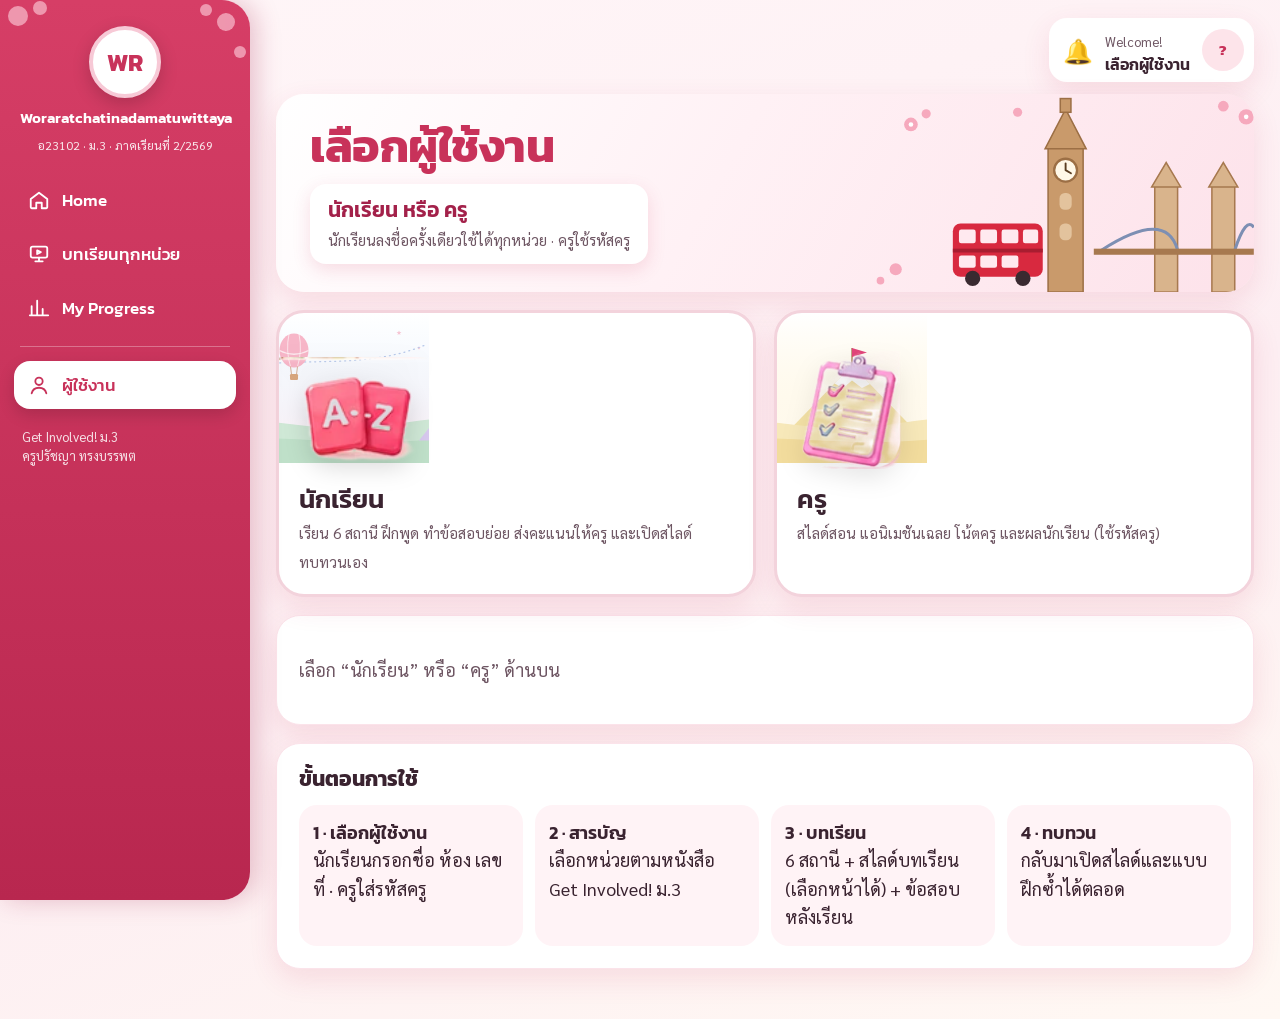
==== commit dcc0c0bc: "Focus on vocabulary + grammar: drop reading/listening/speaking/writing, vocab match + context practi" ====
--- a/teach/index.html
+++ b/teach/index.html
@@ -17,7 +17,7 @@
       <div class="tagline"><b>Get Involved! M3 · อ23102</b><small>เลือกหน่วย → สอนด้วยสไลด์ บทสอนครู และเครื่องมือในห้องเรียน</small></div></div>
       <div class="pk-art3" aria-hidden="true">📽️</div>
     </div>
-    <a class="pk-stu hidden" id="stuNote" href="../unit6/#map">📝 Unit 6 มีแบบฝึก 6 ทักษะที่<b>เก็บคะแนน</b>ส่งครู — กดเพื่อไปทำ →</a>
+    <div class="pk-prog hidden" id="pkProg"></div>
     <div class="pk-sec"><h2>🗂️ เลือกหน่วยการเรียนรู้</h2><a class="pk-back hidden" id="pkHome" href="../index.html">🏠 หน้าแรก</a></div>
     <div class="pk-grid" id="pkGrid"></div>
     <div class="pk-help">
@@ -57,6 +57,8 @@
   <div class="panel">
     <div class="ph2"><div class="tabs" id="tabs"></div><button class="x" id="closeOv">✕ กลับสไลด์</button></div>
     <div class="tbody">
+      <section class="tool" id="t-stest"><div id="twBody"></div></section>
+      <section class="tool" id="t-results"><h2 class="tt">📊 ผลแบบฝึก + สอบย่อยของนักเรียน</h2><p class="sub">นับคะแนนครั้งแรกของแต่ละคน (ทำซ้ำได้เพื่อฝึก) · เกณฑ์ผ่าน 70%</p><div id="rsBody"></div></section>
       <section class="tool" id="t-quiz">
         <h2 class="tt">📝 Unit Quiz · สอบย่อยท้ายหน่วย</h2><p class="sub">แสดงทีละข้อ ให้นักเรียนเขียนคำตอบ A–D → แตะตัวเลือกที่ห้องตอบมากที่สุด หรือกด 🔑 เฉลย · <button class="btn alt" id="qzPrint" style="padding:4px 10px;font-size:14px">🖨️ พิมพ์ข้อสอบ + เฉลย</button></p>
         <div id="qzBody"></div>
@@ -123,6 +125,7 @@
 <script src="units/u8.js"></script>
 <script src="units/gd.js"></script>
 <script src="units/wb.js"></script>
+<script src="../config.js"></script>
 <script src="teach.js"></script>
 <script src="../assets/shell.js" data-root="../" data-wrap="#pickpage" data-active="teach"></script>
 </body>
--- a/teach/teach.css
+++ b/teach/teach.css
@@ -557,3 +557,75 @@
 .pk-stu{display:block;margin-top:14px;background:#fff;border:2px dashed #f3a9bf;border-radius:18px;padding:12px 18px;color:var(--rose-d);text-decoration:none;font:500 17px Kanit,sans-serif}
 .pk-stu.hidden{display:none}
 @media (max-width:900px){.app{grid-template-rows:auto auto auto;align-content:start}.main.nonotes{grid-template-rows:auto}}
+
+/* phones: panels fit the visible screen */
+.ov.show{align-items:stretch}
+.panel{height:min(780px,94vh);height:min(780px,94dvh);max-height:100dvh}
+@media (max-width:900px){.panel{height:100vh;height:100dvh}.tbody{-webkit-overflow-scrolling:touch;padding-bottom:40px}
+  .qzq{font-size:20px;padding:12px 14px;margin:8px 0 10px}.qzo{gap:8px}.qzo button{padding:10px 12px;font-size:17px;border-radius:14px}.qzo button i{width:32px;height:32px;flex-basis:32px}}
+/* student self-test */
+.tw-top{display:flex;justify-content:space-between;align-items:center;font:500 18px Kanit,sans-serif;color:var(--rose-d);position:sticky;top:-18px;background:var(--paper);padding:8px 0;z-index:2}
+.tw-bar{height:10px;background:var(--rose-l);border-radius:8px;overflow:hidden;margin-bottom:6px}.tw-bar i{display:block;height:100%;background:var(--rose);transition:width .3s}
+.tw-ex{background:#fff;border:1px solid #fbe3ea;border-radius:16px;padding:12px 16px;margin:10px 0}
+.tw-ex h4{margin:0 0 6px;font:600 18px Kanit,sans-serif;color:var(--rose-d)}
+.tw-ex ol{margin:0;padding-left:22px;line-height:2.1;font:700 19px Nunito,sans-serif}
+.tw-in{font:700 18px Nunito,sans-serif;border:0;border-bottom:3px solid var(--rose);background:#fff6f8;border-radius:6px 6px 0 0;padding:2px 6px;max-width:100%;min-width:70px}
+.tw-in:focus{outline:2px solid #f3a9bf}
+.tw-ch{display:inline-flex;gap:6px;flex-wrap:wrap;vertical-align:middle}
+.tw-ch button{border:2px solid #f3c3d1;background:#fff;border-radius:12px;padding:2px 12px;font:700 17px Nunito,sans-serif;color:var(--ink)}
+.tw-ch button.on{background:var(--rose);border-color:var(--rose);color:#fff}
+.tw-bank{display:flex;gap:6px;flex-wrap:wrap;margin-bottom:4px}.tw-bank span{background:var(--rose-l);border-radius:10px;padding:2px 10px;font:700 15px Nunito,sans-serif}
+.tw-foot{display:flex;justify-content:center;gap:10px;margin:16px 0 8px;flex-wrap:wrap}
+.tw-qo button.pick{outline:5px solid #2c2140;transform:scale(1.03)}
+.tw-done{text-align:center;padding:10px}.tw-done .tw-emo{font-size:64px}.tw-done h3{font:600 26px Kanit,sans-serif;margin:6px 0}
+.tw-sum{display:flex;gap:10px;justify-content:center;flex-wrap:wrap;margin:10px 0}.tw-sum div{background:#fff;border:1px solid #fbe3ea;border-radius:16px;padding:10px 18px;min-width:120px}
+.tw-sum b{display:block;font:800 26px Nunito,sans-serif;color:var(--rose-d)}.tw-sum span{font-size:14px;color:var(--muted)}
+.tw-h{font:600 18px Kanit,sans-serif;margin:14px 0 6px}
+.tw-wrong div{background:#fff;border-radius:12px;padding:8px 12px;margin:6px 0;border-left:5px solid #f0a5a5;font-size:16px}
+.tw-wrong div div{padding:0;margin:0;border:0}
+.tw-wrong small{color:var(--muted)}.tw-wrong b{color:var(--ok)}
+.rs-wrap{overflow-x:auto}.rs{border-collapse:collapse;width:100%;font-size:15px;background:#fff}.rs th,.rs td{padding:6px 8px;border-bottom:1px solid #f3d3dc;text-align:left;white-space:nowrap}.rs th{background:var(--rose-l)}.rs .ok{color:var(--ok);font-weight:700}.rs .no{color:#c0392b;font-weight:700}
+
+.ov.focus .tabs{display:none}
+.ov.focus .ph2::before{content:'📝 แบบฝึก + แบบทดสอบย่อย';font:600 17px Kanit,sans-serif;flex:1}
+
+/* score report card with anti-cheat markers */
+.tw-card{position:relative;overflow:hidden;background:#fff;border-radius:20px;padding:14px 16px 6px;border:3px solid transparent;background-clip:padding-box;box-shadow:0 0 0 3px #f3a9bf;animation:twb 3s linear infinite}
+@keyframes twb{0%,100%{box-shadow:0 0 0 3px #f3a9bf}33%{box-shadow:0 0 0 3px #8fc7ff}66%{box-shadow:0 0 0 3px #a8e0b5}}
+.tw-wm{position:absolute;inset:-40%;display:flex;flex-wrap:wrap;gap:18px 30px;transform:rotate(-18deg);opacity:.07;pointer-events:none;font:700 15px Kanit,sans-serif;color:var(--rose-d);animation:twm 20s linear infinite}
+@keyframes twm{to{transform:rotate(-18deg) translateX(120px)}}
+.tw-card>*:not(.tw-wm){position:relative}
+.tw-id{display:flex;justify-content:space-between;gap:10px;align-items:flex-start;border-bottom:2px dashed #f3d3dc;padding-bottom:10px}
+.tw-id small{display:block;color:var(--muted);font-size:13px}
+.tw-id b{display:block;font:600 22px Kanit,sans-serif}
+.tw-id span{font:500 16px Kanit,sans-serif;color:var(--rose-d)}
+.tw-code{text-align:right}.tw-code b{white-space:nowrap;display:inline-block;font:900 21px Nunito,monospace;letter-spacing:1px;color:#2c2140;background:var(--rose-l);border-radius:10px;padding:2px 10px}
+.tw-time{display:flex;justify-content:space-between;gap:8px;flex-wrap:wrap;font-size:14px;color:var(--muted);margin-top:8px}
+.tw-live{color:#c0392b}.tw-live b{font-family:Nunito,monospace}
+.tw-note{font-size:13px;color:var(--muted);text-align:center;margin:8px 4px 0}
+
+/* vocabulary match slide */
+.vmx{display:grid;grid-template-columns:1fr 1fr;gap:40px;flex:1;align-content:center}
+.vml,.vmr{display:flex;flex-direction:column;gap:12px}
+.vw,.vt{border:3px solid #f3d3dc;background:#fff;border-radius:18px;padding:10px 18px;text-align:left;font:800 31px Nunito,sans-serif;color:var(--ink);display:flex;align-items:center;gap:12px;cursor:pointer}
+.vt{font:500 30px Kanit,sans-serif}
+.vw span,.vt .vk{width:46px;height:46px;border-radius:50%;background:var(--u);color:#fff;display:grid;place-items:center;font:600 24px Kanit,sans-serif;flex:0 0 46px}
+.vt .vk{background:#fff;color:var(--u);border:3px solid var(--u)}
+.vt .vk.on{background:var(--ok);border-color:var(--ok);color:#fff}
+.vw.sel{border-color:var(--gold);box-shadow:0 0 0 5px rgba(233,183,48,.35)}
+.vw.ok,.vt.ok{border-color:var(--ok);background:#effaf2}
+.vt.no{animation:shake .4s;border-color:#f0a5a5}
+/* student practice + progress */
+.tw-hint{font-size:14px;color:var(--muted);margin:2px 0 6px}
+.tw-vm{display:flex;flex-wrap:wrap;gap:6px 10px;align-items:center;margin-bottom:4px}
+.tw-vm span{flex:1 1 150px;font:700 17px Nunito,sans-serif}
+.tw-sel{flex:1 1 170px;font:500 16px Kanit,sans-serif;padding:6px 8px;border:2px solid #f3c3d1;border-radius:10px;background:#fff;max-width:100%}
+.tw-big{margin:6px auto 4px;border-radius:18px;padding:10px 16px;max-width:420px}
+.tw-big small{display:block;font-size:14px;color:var(--muted)}.tw-big b{display:block;font:800 34px Nunito,sans-serif}.tw-big span{font:600 17px Kanit,sans-serif}
+.tw-big.ok{background:#e7f7ec}.tw-big.ok b,.tw-big.ok span{color:#1d6b3a}
+.tw-big.no{background:#fff1f1}.tw-big.no b,.tw-big.no span{color:#b02a2a}
+.tw-retry{margin:10px auto 4px;background:#fff6dc;border:2px dashed #e1c56a;border-radius:14px;padding:10px 12px;font:500 16px Kanit,sans-serif;max-width:460px}
+.tw-retry .btn{margin-left:6px;padding:6px 14px;font-size:15px}
+.pk-prog{margin-top:16px;background:#fff;border-radius:20px;padding:14px 16px;box-shadow:0 10px 28px rgba(200,50,90,.10)}
+.pk-prog.hidden{display:none}.pk-prog h2{font:600 21px Kanit,sans-serif;margin:0}.pk-prog .muted{color:var(--muted);font-size:14px;margin:4px 0 10px}
+.pk-prog a{color:var(--rose-d)}.pk-prog .ok{color:var(--ok);font-weight:700}.pk-prog .no{color:#c0392b;font-weight:700}
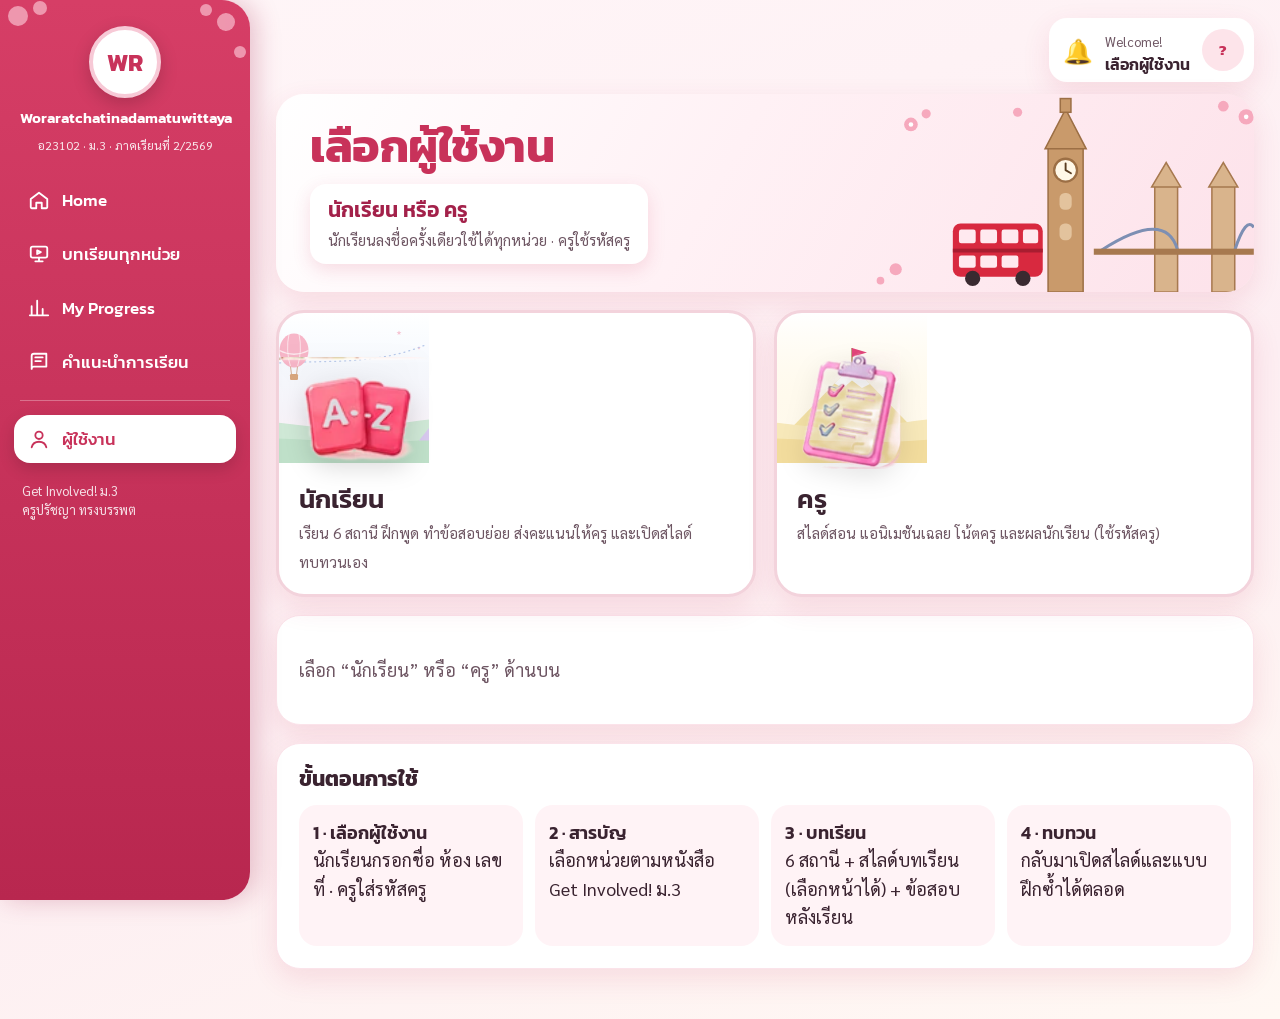
==== commit 684705b6: "Add study guide page (steps, scoring 80/20 pass 60, unit-by-unit content, tips, FAQ) to menus and le" ====
--- a/teach/index.html
+++ b/teach/index.html
@@ -18,6 +18,7 @@
       <div class="pk-art3" aria-hidden="true">📽️</div>
     </div>
     <div class="pk-prog hidden" id="pkProg"></div>
+    <a class="pk-guide" id="pkGuide" href="../guide.html">📘 <b>คำแนะนำการเรียน</b> · ขั้นตอนการเรียน เกณฑ์คะแนน (แบบทดสอบ 80% + แบบฝึก 20% ผ่าน 60) และเนื้อหาแต่ละหน่วย →</a>
     <div class="pk-sec"><h2>🗂️ เลือกหน่วยการเรียนรู้</h2><a class="pk-back hidden" id="pkHome" href="../index.html">🏠 หน้าแรก</a></div>
     <div class="pk-grid" id="pkGrid"></div>
     <div class="pk-help">
@@ -124,6 +125,7 @@
 <script src="units/u7.js"></script>
 <script src="units/u8.js"></script>
 <script src="units/gd.js"></script>
+<script src="units/gdmore.js"></script>
 <script src="units/wb.js"></script>
 <script src="../config.js"></script>
 <script src="teach.js"></script>
--- a/teach/teach.css
+++ b/teach/teach.css
@@ -629,3 +629,43 @@
 .pk-prog{margin-top:16px;background:#fff;border-radius:20px;padding:14px 16px;box-shadow:0 10px 28px rgba(200,50,90,.10)}
 .pk-prog.hidden{display:none}.pk-prog h2{font:600 21px Kanit,sans-serif;margin:0}.pk-prog .muted{color:var(--muted);font-size:14px;margin:4px 0 10px}
 .pk-prog a{color:var(--rose-d)}.pk-prog .ok{color:var(--ok);font-weight:700}.pk-prog .no{color:#c0392b;font-weight:700}
+
+/* vocabulary pair game */
+.vg{background:linear-gradient(160deg,#fff 0%,#fff1f5 100%);border-radius:18px;padding:10px;margin:6px 0 4px;border:2px solid #fbe3ea}
+.vg-head{display:flex;justify-content:space-between;align-items:center;gap:8px;font:500 15px Kanit,sans-serif;color:var(--rose-d);flex-wrap:wrap}
+.vg-pts{font:800 18px Nunito,sans-serif;color:#b8860b}
+.vg-combo{display:inline-block;margin-left:6px;color:#e25822;animation:vgc .5s ease}
+@keyframes vgc{from{transform:scale(1.8)}to{transform:none}}
+.vg-bar{height:8px;background:#f8dbe3;border-radius:6px;overflow:hidden;margin:6px 0 10px}.vg-bar i{display:block;height:100%;background:linear-gradient(90deg,#e2457a,#e7a21d);transition:width .4s}
+.vg-grid{display:grid;grid-template-columns:1fr 1fr;gap:10px}
+.vg-col{display:flex;flex-direction:column;gap:8px}
+.vg-w,.vg-m{min-height:54px;border:2px solid #f3c3d1;background:#fff;border-radius:14px;padding:6px 10px;font:800 16px Nunito,sans-serif;color:var(--ink);display:flex;align-items:center;gap:8px;text-align:left;cursor:pointer;transition:transform .15s,opacity .35s;box-shadow:0 3px 0 #f3c3d1}
+.vg-m{font:500 16px Kanit,sans-serif}
+.vg-w span{font-size:24px}
+.vg-w .vg-ear{font-size:26px}.vg-w small{font-size:20px;opacity:.85}
+.vg-w.sel{border-color:#e7a21d;background:#fff8e1;transform:translateY(-2px);box-shadow:0 0 0 4px rgba(231,162,29,.3)}
+.vg-w:active,.vg-m:active{transform:scale(.97)}
+.vg-m.bad{animation:shake .4s;border-color:#e57373;background:#fff1f1}
+.vg-m.nudge{animation:shake .3s}
+.pop{animation:vgp .38s ease forwards}
+@keyframes vgp{50%{transform:scale(1.1);background:#dff5e6;border-color:#4caf50}100%{transform:scale(.6);opacity:0}}
+.vg-w.gone,.vg-m.gone{visibility:hidden}
+.vg-tip{font-size:13px;color:var(--muted);margin:8px 2px 0;text-align:center}
+.vg-end{text-align:center;padding:10px}.vg-emo{font-size:56px;animation:float 3s ease-in-out infinite}
+.vg-end b{display:block;font:600 22px Kanit,sans-serif;color:var(--rose-d)}.vg-end span{font-size:15px;color:var(--muted)}
+.vg-rev{display:flex;flex-wrap:wrap;gap:6px;justify-content:center;margin-top:10px}
+.vg-r{border:1px solid #f3c3d1;background:#fff;border-radius:12px;padding:4px 10px;font:600 14px Sarabun,sans-serif;cursor:pointer}
+@media (max-width:420px){.vg-w,.vg-m{font-size:14px;min-height:50px;padding:5px 8px}.vg-m{font-size:14px}.vg-w span{font-size:20px}}
+
+.disc.wide{grid-template-columns:1fr;gap:14px;align-content:start}
+.disc.wide .qs{flex-direction:row;flex-wrap:wrap;gap:10px}
+.disc.wide .q,.disc.wide .tip{flex:1 1 45%;margin:0}
+.disc.wide .rtable{font-size:30px;border-spacing:0 6px}
+.disc.wide .rtable td,.disc.wide .rtable th{padding:7px 16px}
+
+.glist:has(.gitem:nth-child(5)) .gitem{font-size:33px;padding:10px 22px}
+.glist:has(.gitem:nth-child(5)){gap:12px}
+
+.pk-guide{display:block;margin-top:14px;background:#fff;border:2px dashed #f3a9bf;border-radius:18px;padding:12px 18px;color:var(--rose-d);text-decoration:none;font:400 16px Kanit,sans-serif}
+.pk-guide b{font-weight:600}
+.pk-guide.new{border-style:solid;background:#fff8e1;border-color:#e7a21d;animation:glow 1.6s ease-in-out infinite}
